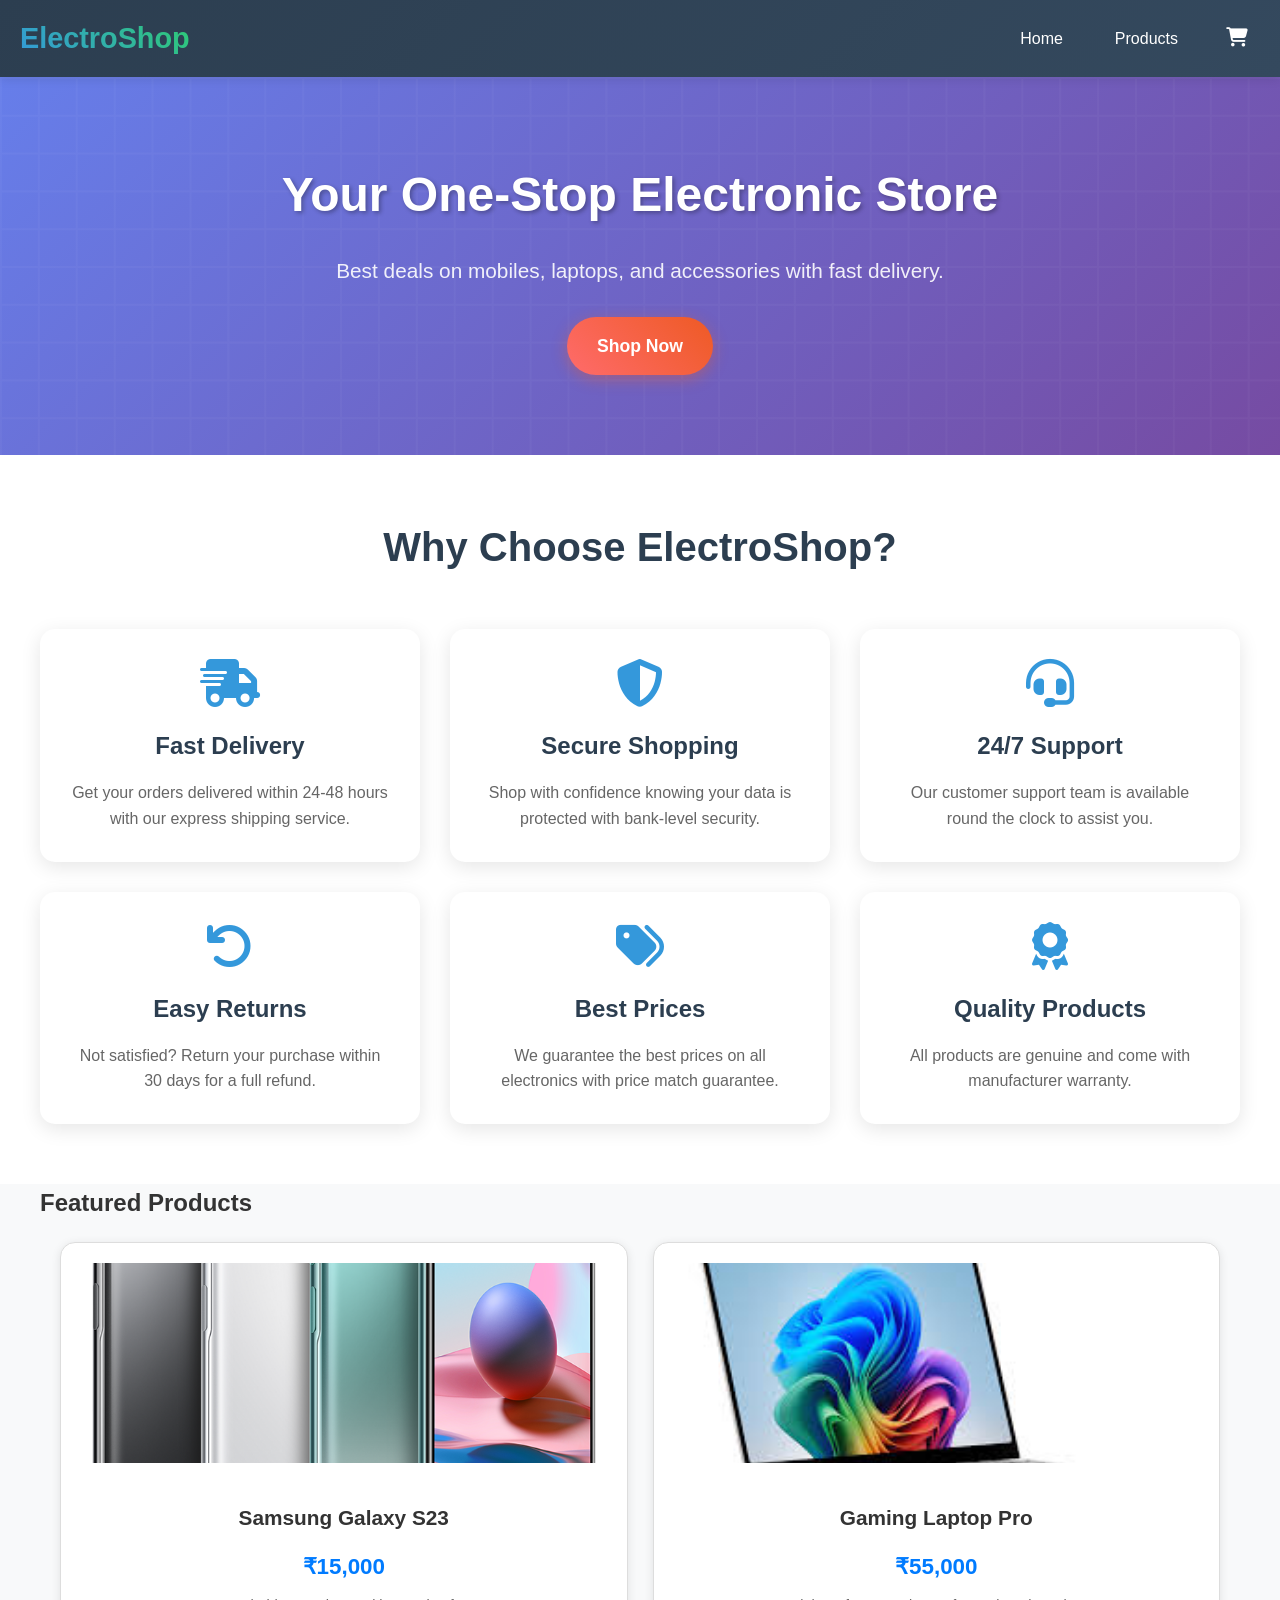
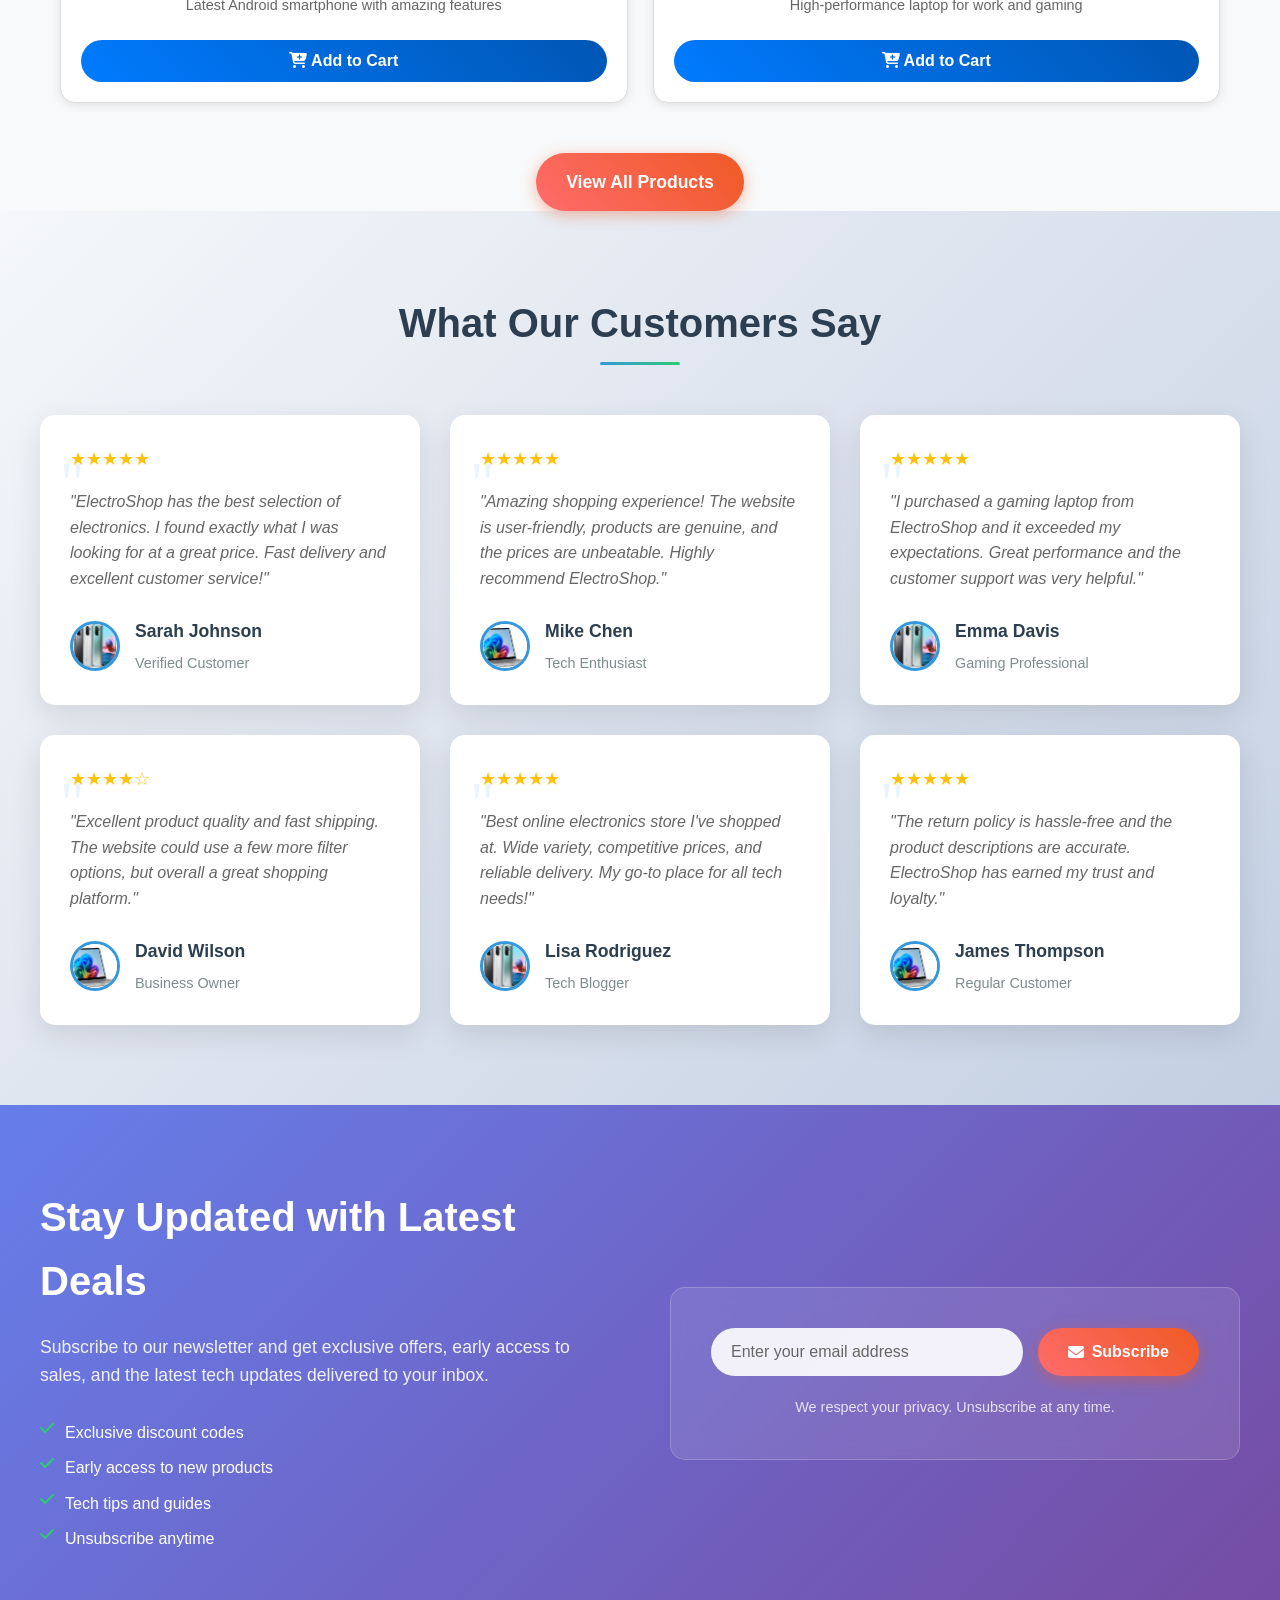
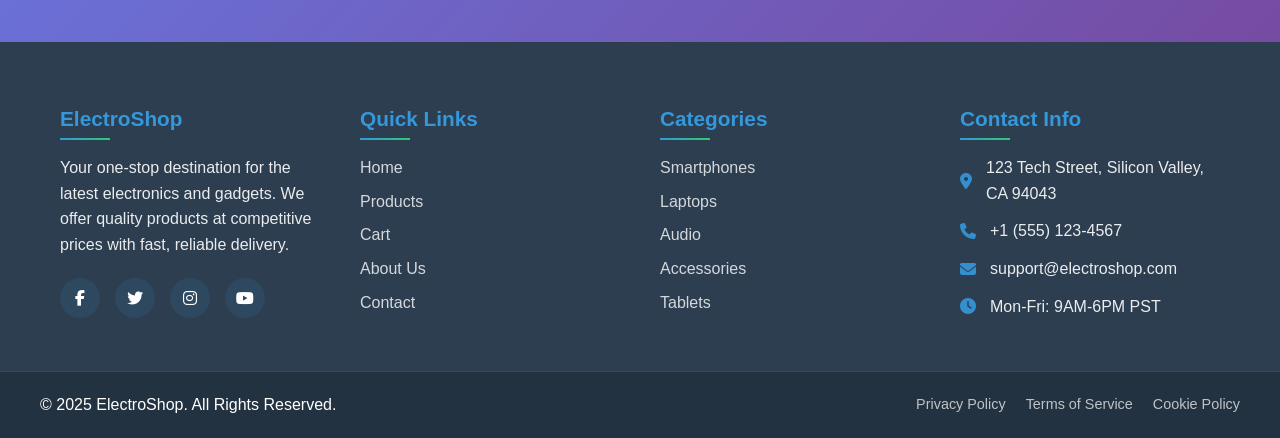
==== portfolio.html @ 84287ee8 "first commit" ====
<!DOCTYPE html>
<html lang="en">
<head>
  <meta charset="UTF-8">
  <meta name="viewport" content="width=device-width, initial-scale=1.0">
  <title>ElectroShop - Home</title>
  <link rel="stylesheet" href="portfolio.css">
   <link rel="stylesheet" href="https://cdnjs.cloudflare.com/ajax/libs/font-awesome/6.4.0/css/all.min.css">
</head>
<body>
  <header>
    <h1>ElectroShop</h1>
    <nav>
    
      <a href="portfolio.html">Home</a>
      <a href="productpage.html">Products</a>
      <a href="cart.html"><i class="fa-solid fa-cart-shopping"></i></a>
    </nav>
  </header>

  <section class="hero">
    <h2>Your One-Stop Electronic Store</h2>
    <p>Best deals on mobiles, laptops, and accessories with fast delivery.</p>
    <a href="productpage.html" class="btn">Shop Now</a>
  </section>

  <section class="features">
    <div class="features-container">
      <h2>Why Choose ElectroShop?</h2>
      <div class="features-grid">
        <div class="feature-card">
          <i class="fa-solid fa-shipping-fast"></i>
          <h3>Fast Delivery</h3>
          <p>Get your orders delivered within 24-48 hours with our express shipping service.</p>
        </div>
        <div class="feature-card">
          <i class="fa-solid fa-shield-alt"></i>
          <h3>Secure Shopping</h3>
          <p>Shop with confidence knowing your data is protected with bank-level security.</p>
        </div>
        <div class="feature-card">
          <i class="fa-solid fa-headset"></i>
          <h3>24/7 Support</h3>
          <p>Our customer support team is available round the clock to assist you.</p>
        </div>
        <div class="feature-card">
          <i class="fa-solid fa-undo"></i>
          <h3>Easy Returns</h3>
          <p>Not satisfied? Return your purchase within 30 days for a full refund.</p>
        </div>
        <div class="feature-card">
          <i class="fa-solid fa-tags"></i>
          <h3>Best Prices</h3>
          <p>We guarantee the best prices on all electronics with price match guarantee.</p>
        </div>
        <div class="feature-card">
          <i class="fa-solid fa-award"></i>
          <h3>Quality Products</h3>
          <p>All products are genuine and come with manufacturer warranty.</p>
        </div>
      </div>
    </div>
  </section>

  <section class="featured-products">
    <div class="features-container">
      <h2>Featured Products</h2>
      <div class="product-list">
        <div class="product">
          <img src="note 10.png" alt="Samsung Galaxy S23">
          <h3>Samsung Galaxy S23</h3>
          <p class="price">₹15,000</p>
          <p class="description">Latest Android smartphone with amazing features</p>
          <button onclick="addToCart('Samsung Galaxy S23', 15000, 'note 10.png')">
            <i class="fa-solid fa-cart-plus"></i> Add to Cart
          </button>
        </div>
        <div class="product">
          <img src="laptop.jpeg" alt="Gaming Laptop">
          <h3>Gaming Laptop Pro</h3>
          <p class="price">₹55,000</p>
          <p class="description">High-performance laptop for work and gaming</p>
          <button onclick="addToCart('Gaming Laptop Pro', 55000, 'laptop.jpeg')">
            <i class="fa-solid fa-cart-plus"></i> Add to Cart
          </button>
        </div>
      </div>
      <div style="text-align: center; margin-top: 30px;">
        <a href="productpage.html" class="btn">View All Products</a>
      </div>
    </div>
  </section>

  <section class="testimonials">
    <div class="features-container">
      <h2>What Our Customers Say</h2>
      <div class="testimonials-grid">
        <div class="testimonial-card">
          <div class="testimonial-content">
            <div class="testimonial-stars">★★★★★</div>
            <p>"ElectroShop has the best selection of electronics. I found exactly what I was looking for at a great price. Fast delivery and excellent customer service!"</p>
            <div class="testimonial-author">
              <img src="note 10.png" alt="Sarah Johnson" class="testimonial-avatar">
              <div>
                <h4>Sarah Johnson</h4>
                <span>Verified Customer</span>
              </div>
            </div>
          </div>
        </div>

        <div class="testimonial-card">
          <div class="testimonial-content">
            <div class="testimonial-stars">★★★★★</div>
            <p>"Amazing shopping experience! The website is user-friendly, products are genuine, and the prices are unbeatable. Highly recommend ElectroShop."</p>
            <div class="testimonial-author">
              <img src="laptop.jpeg" alt="Mike Chen" class="testimonial-avatar">
              <div>
                <h4>Mike Chen</h4>
                <span>Tech Enthusiast</span>
              </div>
            </div>
          </div>
        </div>

        <div class="testimonial-card">
          <div class="testimonial-content">
            <div class="testimonial-stars">★★★★★</div>
            <p>"I purchased a gaming laptop from ElectroShop and it exceeded my expectations. Great performance and the customer support was very helpful."</p>
            <div class="testimonial-author">
              <img src="note 10.png" alt="Emma Davis" class="testimonial-avatar">
              <div>
                <h4>Emma Davis</h4>
                <span>Gaming Professional</span>
              </div>
            </div>
          </div>
        </div>

        <div class="testimonial-card">
          <div class="testimonial-content">
            <div class="testimonial-stars">★★★★☆</div>
            <p>"Excellent product quality and fast shipping. The website could use a few more filter options, but overall a great shopping platform."</p>
            <div class="testimonial-author">
              <img src="laptop.jpeg" alt="David Wilson" class="testimonial-avatar">
              <div>
                <h4>David Wilson</h4>
                <span>Business Owner</span>
              </div>
            </div>
          </div>
        </div>

        <div class="testimonial-card">
          <div class="testimonial-content">
            <div class="testimonial-stars">★★★★★</div>
            <p>"Best online electronics store I've shopped at. Wide variety, competitive prices, and reliable delivery. My go-to place for all tech needs!"</p>
            <div class="testimonial-author">
              <img src="note 10.png" alt="Lisa Rodriguez" class="testimonial-avatar">
              <div>
                <h4>Lisa Rodriguez</h4>
                <span>Tech Blogger</span>
              </div>
            </div>
          </div>
        </div>

        <div class="testimonial-card">
          <div class="testimonial-content">
            <div class="testimonial-stars">★★★★★</div>
            <p>"The return policy is hassle-free and the product descriptions are accurate. ElectroShop has earned my trust and loyalty."</p>
            <div class="testimonial-author">
              <img src="laptop.jpeg" alt="James Thompson" class="testimonial-avatar">
              <div>
                <h4>James Thompson</h4>
                <span>Regular Customer</span>
              </div>
            </div>
          </div>
        </div>
      </div>
    </div>
  </section>

  <section class="newsletter">
    <div class="features-container">
      <div class="newsletter-content">
        <div class="newsletter-text">
          <h2>Stay Updated with Latest Deals</h2>
          <p>Subscribe to our newsletter and get exclusive offers, early access to sales, and the latest tech updates delivered to your inbox.</p>
          <ul class="newsletter-benefits">
            <li><i class="fa-solid fa-check"></i> Exclusive discount codes</li>
            <li><i class="fa-solid fa-check"></i> Early access to new products</li>
            <li><i class="fa-solid fa-check"></i> Tech tips and guides</li>
            <li><i class="fa-solid fa-check"></i> Unsubscribe anytime</li>
          </ul>
        </div>
        <div class="newsletter-form">
          <div class="newsletter-input-group">
            <input type="email" id="newsletter-email" placeholder="Enter your email address" required>
            <button type="submit" onclick="subscribeNewsletter()" class="newsletter-btn">
              <i class="fa-solid fa-envelope"></i> Subscribe
            </button>
          </div>
          <p class="newsletter-privacy">We respect your privacy. Unsubscribe at any time.</p>
        </div>
      </div>
    </div>
  </section>

  <footer>
    <div class="footer-content">
      <div class="footer-section">
        <h3>ElectroShop</h3>
        <p>Your one-stop destination for the latest electronics and gadgets. We offer quality products at competitive prices with fast, reliable delivery.</p>
        <div class="social-links">
          <a href="#" class="social-link"><i class="fa-brands fa-facebook-f"></i></a>
          <a href="#" class="social-link"><i class="fa-brands fa-twitter"></i></a>
          <a href="#" class="social-link"><i class="fa-brands fa-instagram"></i></a>
          <a href="#" class="social-link"><i class="fa-brands fa-youtube"></i></a>
        </div>
      </div>

      <div class="footer-section">
        <h3>Quick Links</h3>
        <ul>
          <li><a href="portfolio.html">Home</a></li>
          <li><a href="productpage.html">Products</a></li>
          <li><a href="cart.html">Cart</a></li>
          <li><a href="about.html">About Us</a></li>
          <li><a href="contact.html">Contact</a></li>
        </ul>
      </div>

      <div class="footer-section">
        <h3>Categories</h3>
        <ul>
          <li><a href="productpage.html?category=smartphones">Smartphones</a></li>
          <li><a href="productpage.html?category=laptops">Laptops</a></li>
          <li><a href="productpage.html?category=audio">Audio</a></li>
          <li><a href="productpage.html?category=accessories">Accessories</a></li>
          <li><a href="productpage.html?category=tablets">Tablets</a></li>
        </ul>
      </div>

      <div class="footer-section">
        <h3>Contact Info</h3>
        <div class="contact-info">
          <p><i class="fa-solid fa-map-marker-alt"></i> 123 Tech Street, Silicon Valley, CA 94043</p>
          <p><i class="fa-solid fa-phone"></i> +1 (555) 123-4567</p>
          <p><i class="fa-solid fa-envelope"></i> support@electroshop.com</p>
          <p><i class="fa-solid fa-clock"></i> Mon-Fri: 9AM-6PM PST</p>
        </div>
      </div>
    </div>

    <div class="footer-bottom">
      <div class="footer-bottom-content">
        <p>&copy; 2025 ElectroShop. All Rights Reserved.</p>
        <div class="footer-links">
          <a href="#">Privacy Policy</a>
          <a href="#">Terms of Service</a>
          <a href="#">Cookie Policy</a>
        </div>
      </div>
    </div>
  </footer>
  
  <script src="cartfunctionality.js"></script>
  <script>
    // Newsletter subscription function
    function subscribeNewsletter() {
      const email = document.getElementById('newsletter-email').value;
      const emailRegex = /^[^\s@]+@[^\s@]+\.[^\s@]+$/;

      if (!email) {
        showNotification('Please enter your email address', 'error');
        return;
      }

      if (!emailRegex.test(email)) {
        showNotification('Please enter a valid email address', 'error');
        return;
      }

      // Simulate API call
      showNotification('Thank you for subscribing! Check your email for confirmation.', 'success');
      document.getElementById('newsletter-email').value = '';
    }

    // Enhanced notification function
    function showNotification(message, type = 'success') {
      const existingNotification = document.querySelector('.notification');
      if (existingNotification) {
        existingNotification.remove();
      }

      const notification = document.createElement('div');
      notification.className = 'notification';
      notification.textContent = message;
      notification.style.cssText = `
        position: fixed;
        top: 20px;
        right: 20px;
        background: ${type === 'success' ? '#4CAF50' : '#f44336'};
        color: white;
        padding: 15px 20px;
        border-radius: 5px;
        box-shadow: 0 4px 6px rgba(0,0,0,0.1);
        z-index: 1000;
        animation: slideIn 0.3s ease;
        max-width: 400px;
      `;

      document.body.appendChild(notification);

      setTimeout(() => {
        notification.style.animation = 'slideOut 0.3s ease';
        setTimeout(() => notification.remove(), 300);
      }, 4000);
    }
  </script>
</body>
</html>
---- portfolio.css ----
* {
  margin: 0;
  padding: 0;
  box-sizing: border-box;
}

body {
  font-family: 'Segoe UI', Tahoma, Geneva, Verdana, sans-serif;
  line-height: 1.6;
  color: #333;
  background: #f8f9fa;
}

/* Header Styles */
header {
  background: linear-gradient(135deg, #2c3e50, #34495e);
  color: white;
  padding: 15px 20px;
  display: flex;
  justify-content: space-between;
  align-items: center;
  box-shadow: 0 2px 10px rgba(0,0,0,0.1);
  position: sticky;
  top: 0;
  z-index: 100;
}

header h1 {
  font-size: 1.8em;
  font-weight: bold;
  background: linear-gradient(45deg, #3498db, #2ecc71);
  -webkit-background-clip: text;
  -webkit-text-fill-color: transparent;
  background-clip: text;
}

nav {
  display: flex;
  align-items: center;
  gap: 20px;
}

nav a {
  color: white;
  text-decoration: none;
  padding: 8px 16px;
  border-radius: 20px;
  transition: all 0.3s ease;
  font-weight: 500;
  position: relative;
}

nav a:hover {
  background: rgba(255,255,255,0.1);
  transform: translateY(-2px);
}

nav a[href="cart.html"] {
  font-size: 1.2em;
  padding: 8px 12px;
}

/* Hero Section */
.hero {
  text-align: center;
  padding: 80px 20px;
  background: linear-gradient(135deg, #667eea 0%, #764ba2 100%);
  color: white;
  position: relative;
  overflow: hidden;
}

.hero::before {
  content: '';
  position: absolute;
  top: 0;
  left: 0;
  right: 0;
  bottom: 0;
  background: url('data:image/svg+xml,<svg xmlns="http://www.w3.org/2000/svg" viewBox="0 0 100 100"><defs><pattern id="grid" width="10" height="10" patternUnits="userSpaceOnUse"><path d="M 10 0 L 0 0 0 10" fill="none" stroke="rgba(255,255,255,0.1)" stroke-width="1"/></pattern></defs><rect width="100" height="100" fill="url(%23grid)"/></svg>');
  opacity: 0.3;
}

.hero h2 {
  font-size: 3em;
  margin-bottom: 20px;
  position: relative;
  z-index: 1;
  text-shadow: 2px 2px 4px rgba(0,0,0,0.3);
}

.hero p {
  font-size: 1.3em;
  margin-bottom: 30px;
  position: relative;
  z-index: 1;
  opacity: 0.9;
}

.btn {
  background: linear-gradient(45deg, #ff6b6b, #ee5a24);
  color: white;
  padding: 15px 30px;
  border: none;
  border-radius: 30px;
  cursor: pointer;
  font-size: 1.1em;
  font-weight: bold;
  text-decoration: none;
  display: inline-block;
  transition: all 0.3s ease;
  box-shadow: 0 4px 15px rgba(238, 90, 36, 0.4);
  position: relative;
  z-index: 1;
}

.btn:hover {
  transform: translateY(-3px);
  box-shadow: 0 8px 25px rgba(238, 90, 36, 0.6);
  text-decoration: none;
  color: white;
}

/* Features Section */
.features {
  padding: 60px 20px;
  background: white;
}

.features-container {
  max-width: 1200px;
  margin: 0 auto;
}

.features h2 {
  text-align: center;
  font-size: 2.5em;
  margin-bottom: 50px;
  color: #2c3e50;
}

.features-grid {
  display: grid;
  grid-template-columns: repeat(auto-fit, minmax(300px, 1fr));
  gap: 30px;
}

.feature-card {
  background: white;
  padding: 30px;
  border-radius: 15px;
  text-align: center;
  box-shadow: 0 5px 20px rgba(0,0,0,0.1);
  transition: transform 0.3s ease;
}

.feature-card:hover {
  transform: translateY(-10px);
}

.feature-card i {
  font-size: 3em;
  color: #3498db;
  margin-bottom: 20px;
}

.feature-card h3 {
  font-size: 1.5em;
  margin-bottom: 15px;
  color: #2c3e50;
}

.feature-card p {
  color: #666;
  line-height: 1.6;
}

/* Product List Styles */
.product-list {
  display: grid;
  grid-template-columns: repeat(auto-fit, minmax(280px, 1fr));
  gap: 25px;
  padding: 20px;
  max-width: 1200px;
  margin: 0 auto;
}

.product {
  background: white;
  border: 1px solid #ddd;
  border-radius: 15px;
  padding: 20px;
  text-align: center;
  box-shadow: 0 2px 10px rgba(0,0,0,0.1);
  transition: all 0.3s ease;
}

.product:hover {
  transform: translateY(-5px);
  box-shadow: 0 8px 25px rgba(0,0,0,0.15);
}

.product img {
  width: 100%;
  height: 200px;
  object-fit: cover;
  border-radius: 10px;
  margin-bottom: 15px;
}

.product h3 {
  color: #333;
  margin: 15px 0;
  font-size: 1.3em;
}

.product .price {
  color: #007bff;
  font-size: 1.4em;
  font-weight: bold;
  margin: 10px 0;
}

.product .description {
  color: #666;
  font-size: 0.9em;
  margin: 10px 0;
  line-height: 1.4;
}

.product button {
  background: linear-gradient(45deg, #007bff, #0056b3);
  color: white;
  border: none;
  padding: 12px 25px;
  border-radius: 25px;
  cursor: pointer;
  font-size: 16px;
  font-weight: bold;
  transition: all 0.3s;
  width: 100%;
  margin-top: 15px;
}

.product button:hover {
  background: linear-gradient(45deg, #0056b3, #004085);
  transform: translateY(-2px);
}

/* Testimonials Section */
.testimonials {
  padding: 80px 20px;
  background: linear-gradient(135deg, #f5f7fa 0%, #c3cfe2 100%);
}

.testimonials h2 {
  text-align: center;
  font-size: 2.5em;
  margin-bottom: 60px;
  color: #2c3e50;
  position: relative;
}

.testimonials h2::after {
  content: '';
  position: absolute;
  bottom: -10px;
  left: 50%;
  transform: translateX(-50%);
  width: 80px;
  height: 3px;
  background: linear-gradient(45deg, #3498db, #2ecc71);
  border-radius: 2px;
}

.testimonials-grid {
  display: grid;
  grid-template-columns: repeat(auto-fit, minmax(350px, 1fr));
  gap: 30px;
  max-width: 1200px;
  margin: 0 auto;
}

.testimonial-card {
  background: white;
  border-radius: 15px;
  padding: 30px;
  box-shadow: 0 10px 30px rgba(0,0,0,0.1);
  transition: all 0.3s ease;
  position: relative;
  overflow: hidden;
}

.testimonial-card::before {
  content: '"';
  position: absolute;
  top: 20px;
  left: 20px;
  font-size: 60px;
  color: rgba(52, 152, 219, 0.1);
  font-family: Georgia, serif;
  z-index: 1;
}

.testimonial-card:hover {
  transform: translateY(-10px);
  box-shadow: 0 20px 40px rgba(0,0,0,0.15);
}

.testimonial-content {
  position: relative;
  z-index: 2;
}

.testimonial-stars {
  color: #ffc107;
  font-size: 18px;
  margin-bottom: 15px;
}

.testimonial-card p {
  color: #666;
  line-height: 1.6;
  margin-bottom: 25px;
  font-style: italic;
  font-size: 1em;
}

.testimonial-author {
  display: flex;
  align-items: center;
  gap: 15px;
}

.testimonial-avatar {
  width: 50px;
  height: 50px;
  border-radius: 50%;
  object-fit: cover;
  border: 3px solid #3498db;
}

.testimonial-author h4 {
  margin: 0 0 5px 0;
  color: #2c3e50;
  font-size: 1.1em;
}

.testimonial-author span {
  color: #7f8c8d;
  font-size: 0.9em;
  font-weight: 500;
}

/* Newsletter Section */
.newsletter {
  background: linear-gradient(135deg, #667eea 0%, #764ba2 100%);
  padding: 80px 20px;
  color: white;
}

.newsletter-content {
  max-width: 1200px;
  margin: 0 auto;
  display: grid;
  grid-template-columns: 1fr 1fr;
  gap: 60px;
  align-items: center;
}

.newsletter-text h2 {
  font-size: 2.5em;
  margin-bottom: 20px;
  font-weight: bold;
}

.newsletter-text p {
  font-size: 1.1em;
  line-height: 1.6;
  margin-bottom: 30px;
  opacity: 0.9;
}

.newsletter-benefits {
  list-style: none;
  padding: 0;
}

.newsletter-benefits li {
  margin: 10px 0;
  padding-left: 25px;
  position: relative;
  font-size: 1em;
}

.newsletter-benefits li i {
  position: absolute;
  left: 0;
  color: #2ecc71;
  font-weight: bold;
}

.newsletter-form {
  background: rgba(255,255,255,0.1);
  backdrop-filter: blur(10px);
  border-radius: 15px;
  padding: 40px;
  border: 1px solid rgba(255,255,255,0.2);
}

.newsletter-input-group {
  display: flex;
  gap: 15px;
  margin-bottom: 20px;
  flex-wrap: wrap;
}

.newsletter-input-group input {
  flex: 1;
  min-width: 250px;
  padding: 15px 20px;
  border: none;
  border-radius: 30px;
  font-size: 16px;
  outline: none;
  background: rgba(255,255,255,0.9);
  color: #333;
}

.newsletter-input-group input::placeholder {
  color: #666;
}

.newsletter-btn {
  background: linear-gradient(45deg, #ff6b6b, #ee5a24);
  color: white;
  border: none;
  padding: 15px 30px;
  border-radius: 30px;
  font-size: 16px;
  font-weight: bold;
  cursor: pointer;
  transition: all 0.3s ease;
  box-shadow: 0 4px 15px rgba(238, 90, 36, 0.4);
  display: flex;
  align-items: center;
  gap: 8px;
}

.newsletter-btn:hover {
  transform: translateY(-3px);
  box-shadow: 0 8px 25px rgba(238, 90, 36, 0.6);
}

.newsletter-privacy {
  font-size: 0.9em;
  opacity: 0.8;
  margin: 0;
  text-align: center;
}

/* Footer */
footer {
  background: #2c3e50;
  color: white;
  margin-top: 0;
}

.footer-content {
  max-width: 1200px;
  margin: 0 auto;
  padding: 60px 20px 40px;
  display: grid;
  grid-template-columns: repeat(auto-fit, minmax(250px, 1fr));
  gap: 40px;
}

.footer-section h3 {
  color: #3498db;
  margin-bottom: 20px;
  font-size: 1.3em;
  position: relative;
}

.footer-section h3::after {
  content: '';
  position: absolute;
  bottom: -5px;
  left: 0;
  width: 50px;
  height: 2px;
  background: linear-gradient(45deg, #3498db, #2ecc71);
}

.footer-section p {
  line-height: 1.6;
  margin-bottom: 20px;
  opacity: 0.9;
}

.footer-section ul {
  list-style: none;
  padding: 0;
}

.footer-section ul li {
  margin: 8px 0;
}

.footer-section ul li a {
  color: white;
  text-decoration: none;
  transition: all 0.3s ease;
  opacity: 0.8;
}

.footer-section ul li a:hover {
  color: #3498db;
  opacity: 1;
  padding-left: 10px;
}

.social-links {
  display: flex;
  gap: 15px;
  margin-top: 20px;
}

.social-link {
  display: flex;
  align-items: center;
  justify-content: center;
  width: 40px;
  height: 40px;
  background: rgba(52, 152, 219, 0.1);
  border-radius: 50%;
  color: white;
  text-decoration: none;
  transition: all 0.3s ease;
}

.social-link:hover {
  background: #3498db;
  transform: translateY(-3px);
  box-shadow: 0 5px 15px rgba(52, 152, 219, 0.4);
}

.contact-info p {
  margin: 12px 0;
  opacity: 0.9;
  display: flex;
  align-items: center;
  gap: 10px;
}

.contact-info i {
  color: #3498db;
  width: 20px;
}

.footer-bottom {
  border-top: 1px solid rgba(255,255,255,0.1);
  padding: 20px;
  background: rgba(0,0,0,0.2);
}

.footer-bottom-content {
  max-width: 1200px;
  margin: 0 auto;
  display: flex;
  justify-content: space-between;
  align-items: center;
  flex-wrap: wrap;
  gap: 20px;
}

.footer-links {
  display: flex;
  gap: 20px;
}

.footer-links a {
  color: white;
  text-decoration: none;
  opacity: 0.7;
  font-size: 0.9em;
  transition: opacity 0.3s ease;
}

.footer-links a:hover {
  opacity: 1;
}

/* Responsive Footer */
@media (max-width: 768px) {
  .newsletter-content {
    grid-template-columns: 1fr;
    gap: 40px;
    text-align: center;
  }

  .newsletter-input-group {
    flex-direction: column;
  }

  .newsletter-input-group input {
    min-width: auto;
  }

  .footer-content {
    grid-template-columns: 1fr;
    text-align: center;
  }

  .footer-section h3::after {
    left: 50%;
    transform: translateX(-50%);
  }

  .social-links {
    justify-content: center;
  }

  .footer-bottom-content {
    flex-direction: column;
    text-align: center;
    gap: 15px;
  }

  .footer-links {
    justify-content: center;
  }
}

/* Animations */
@keyframes slideIn {
  from {
    transform: translateX(100%);
    opacity: 0;
  }
  to {
    transform: translateX(0);
    opacity: 1;
  }
}

@keyframes slideOut {
  from {
    transform: translateX(0);
    opacity: 1;
  }
  to {
    transform: translateX(100%);
    opacity: 0;
  }
}

/* Responsive Design */
@media (max-width: 768px) {
  header {
    flex-direction: column;
    gap: 15px;
    padding: 15px;
  }
  
  nav {
    gap: 15px;
  }
  
  .hero h2 {
    font-size: 2.2em;
  }
  
  .hero p {
    font-size: 1.1em;
  }
  
  .features h2 {
    font-size: 2em;
  }
  
  .features-grid {
    grid-template-columns: 1fr;
    gap: 20px;
  }
  
  .product-list {
    grid-template-columns: repeat(auto-fit, minmax(250px, 1fr));
    gap: 20px;
    padding: 15px;
  }
}
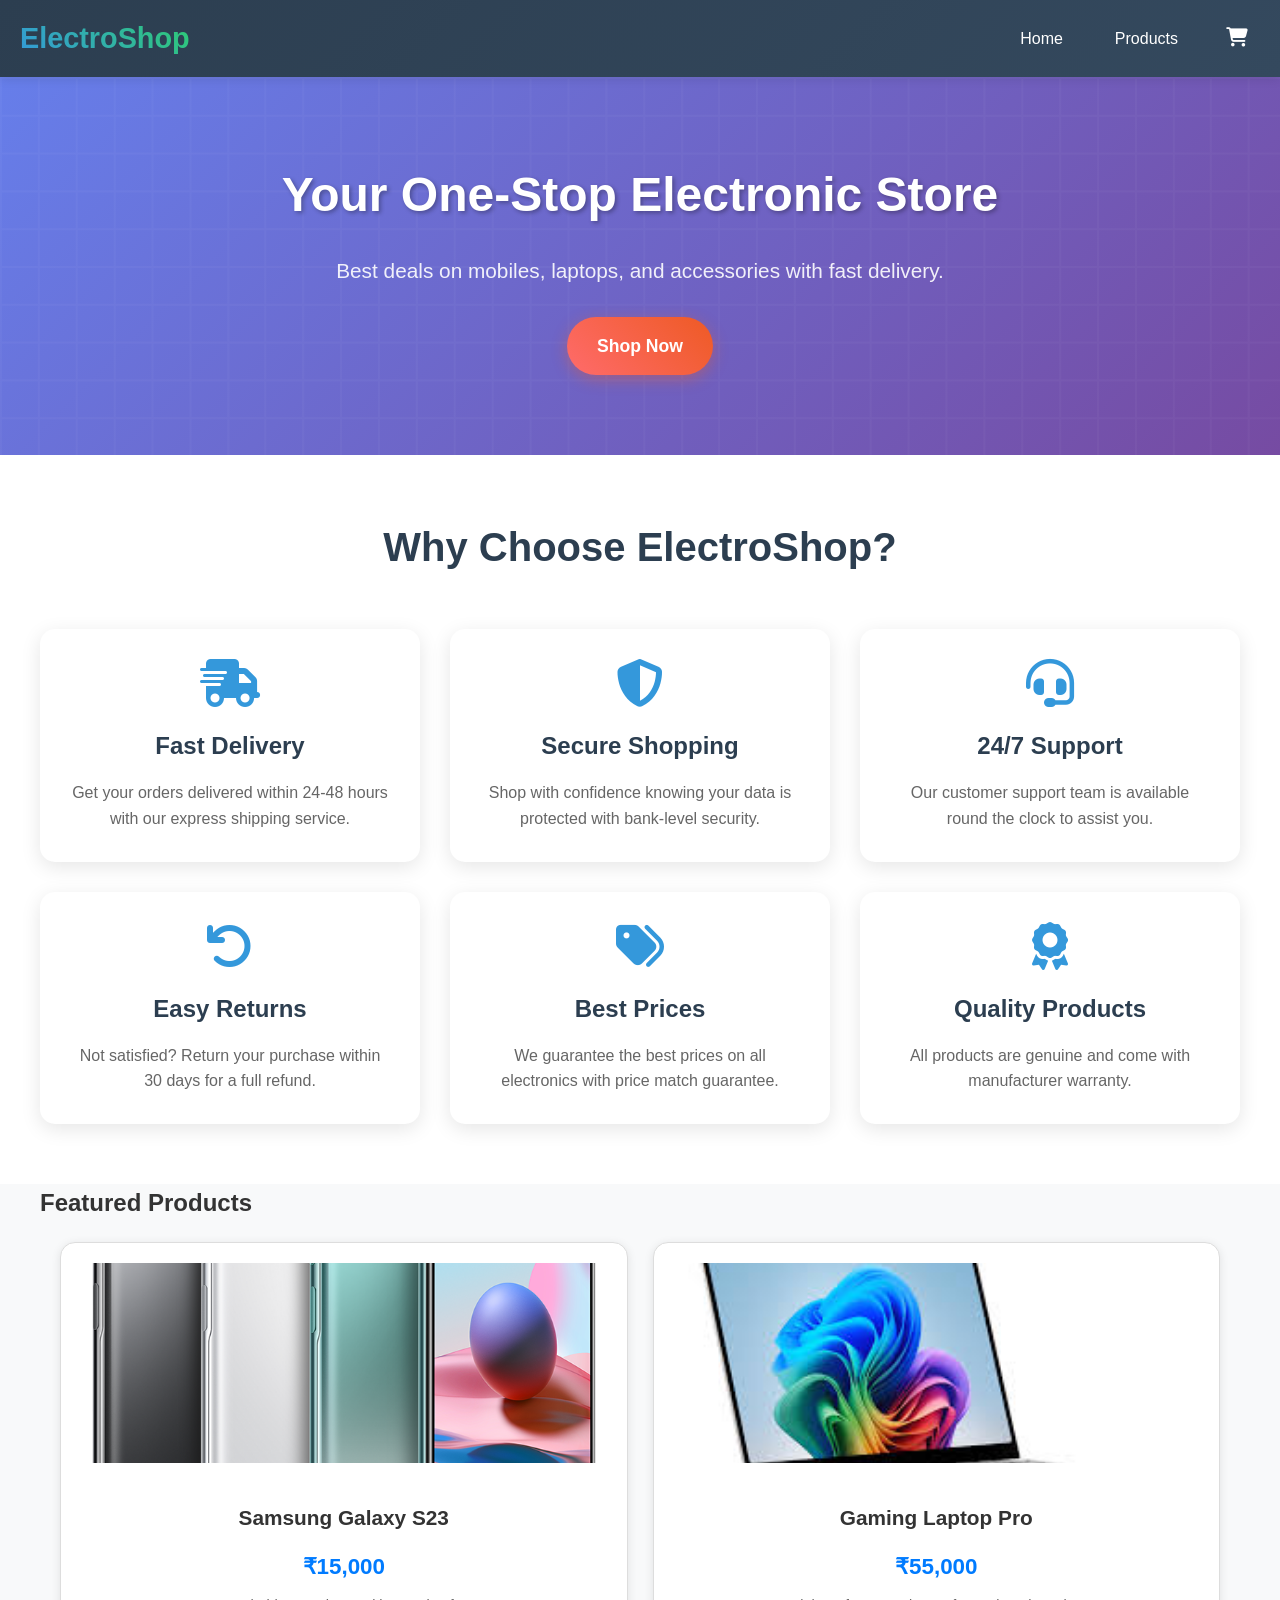
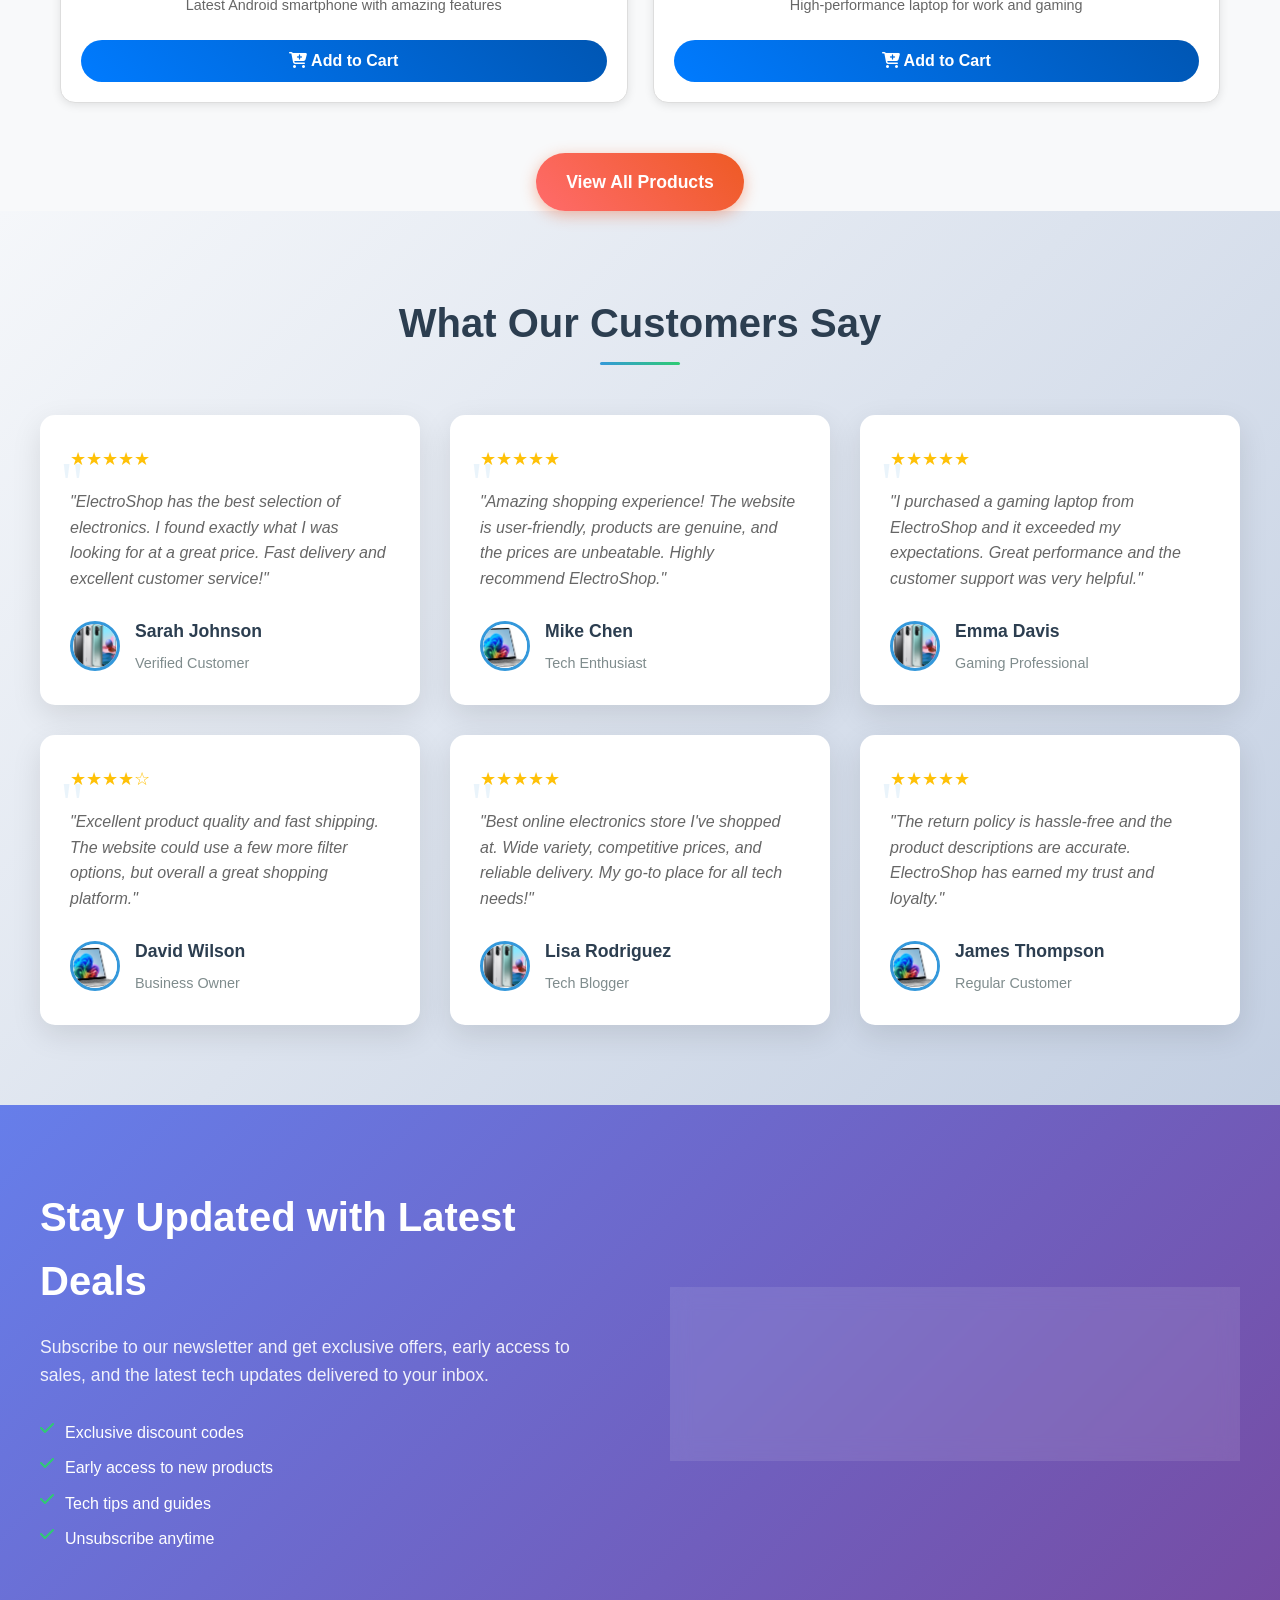
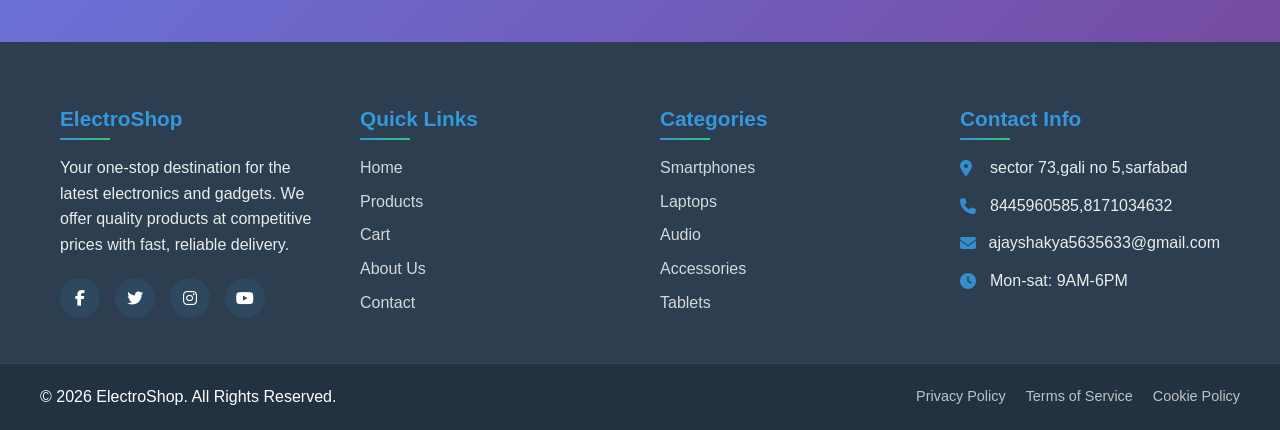
==== commit 24122a02: "second" ====
--- a/portfolio.html
+++ b/portfolio.html
@@ -246,17 +246,17 @@
       <div class="footer-section">
         <h3>Contact Info</h3>
         <div class="contact-info">
-          <p><i class="fa-solid fa-map-marker-alt"></i> 123 Tech Street, Silicon Valley, CA 94043</p>
-          <p><i class="fa-solid fa-phone"></i> +1 (555) 123-4567</p>
-          <p><i class="fa-solid fa-envelope"></i> support@electroshop.com</p>
-          <p><i class="fa-solid fa-clock"></i> Mon-Fri: 9AM-6PM PST</p>
+          <p><i class="fa-solid fa-map-marker-alt"></i> sector 73,gali no 5,sarfabad</p>
+          <p><i class="fa-solid fa-phone"></i> 8445960585,8171034632</p>
+          <p><i class="fa-solid fa-envelope"></i> ajayshakya5635633@gmail.com</p>
+          <p><i class="fa-solid fa-clock"></i> Mon-sat: 9AM-6PM </p>
         </div>
       </div>
     </div>
 
     <div class="footer-bottom">
       <div class="footer-bottom-content">
-        <p>&copy; 2025 ElectroShop. All Rights Reserved.</p>
+        <p>&copy; 2026 ElectroShop. All Rights Reserved.</p>
         <div class="footer-links">
           <a href="#">Privacy Policy</a>
           <a href="#">Terms of Service</a>
